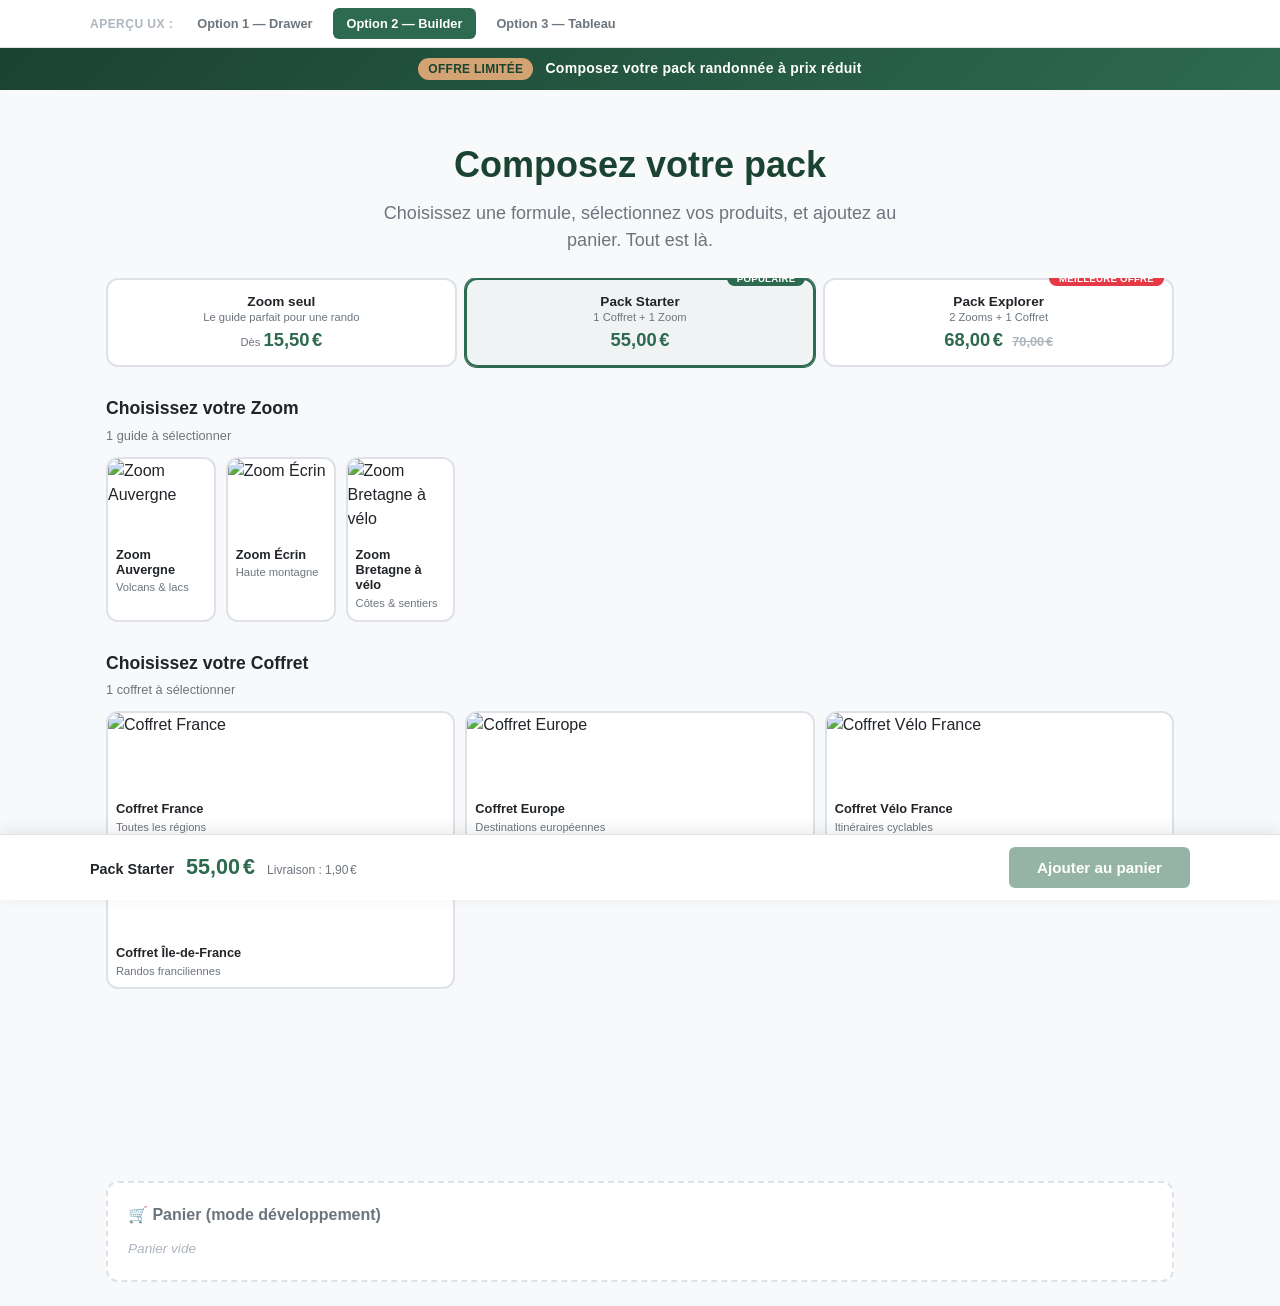
==== option2.html @ c7b4e990 "feat: ajoute 3 options UX avec navigation partagée Option 1 (Drawer) — existant, nav ajoutée Option " ====
<!DOCTYPE html>
<html lang="fr">
<head>
  <meta charset="UTF-8" />
  <meta name="viewport" content="width=device-width, initial-scale=1.0" />
  <title>Packs Randonnée — Builder tout-en-un</title>
  <link rel="stylesheet" href="css/styles.css" />
  <link rel="stylesheet" href="css/nav.css" />
  <link rel="stylesheet" href="css/option2.css" />
</head>
<body>

  <!-- SHARED NAV -->
  <nav class="options-nav" aria-label="Options d'affichage">
    <div class="options-nav__inner">
      <span class="options-nav__label">Aperçu UX :</span>
      <a href="index.html" class="options-nav__link">Option 1 — Drawer</a>
      <a href="option2.html" class="options-nav__link is-active">Option 2 — Builder</a>
      <a href="option3.html" class="options-nav__link">Option 3 — Tableau</a>
    </div>
  </nav>

  <!-- PROMO BANNER -->
  <div class="promo-banner" role="banner">
    <span class="promo-banner__tag">Offre limitée</span>
    Composez votre pack randonnée à prix réduit
  </div>

  <!-- HERO -->
  <section class="hero">
    <h1 class="hero__title">Composez votre pack</h1>
    <p class="hero__subtitle">
      Choisissez une formule, sélectionnez vos produits, et ajoutez au panier. Tout est là.
    </p>
  </section>

  <!-- PACK TYPE TABS -->
  <div class="builder-tabs" role="tablist" aria-label="Type de pack">
    <!-- Rendered by JS -->
  </div>

  <!-- BUILDER CONTENT AREA -->
  <div class="builder-content" id="builder-content">
    <!-- ZOOM SECTION -->
    <section class="builder-section" id="builder-zoom-section">
      <h2 class="builder-section__title">Choisissez votre Zoom</h2>
      <p class="builder-section__hint">1 guide à sélectionner</p>
      <div class="product-grid" id="builder-zoom-grid">
        <!-- Rendered by JS -->
      </div>
    </section>

    <!-- COFFRET SECTION -->
    <section class="builder-section" id="builder-coffret-section">
      <h2 class="builder-section__title">Choisissez votre Coffret</h2>
      <p class="builder-section__hint">1 coffret à sélectionner</p>
      <div class="product-grid" id="builder-coffret-grid">
        <!-- Rendered by JS -->
      </div>
    </section>

    <!-- INLINE RECAP -->
    <section class="builder-recap is-hidden" id="builder-recap">
      <!-- Rendered by JS -->
    </section>
  </div>

  <!-- STICKY BOTTOM BAR -->
  <div class="builder-bottom-bar" id="builder-bottom-bar">
    <div class="builder-bottom-bar__inner">
      <div class="builder-bottom-bar__info">
        <span class="builder-bottom-bar__pack-name" id="bar-pack-name">—</span>
        <span class="builder-bottom-bar__original" id="bar-original" style="display:none"></span>
        <span class="builder-bottom-bar__price" id="bar-price">—</span>
        <span class="builder-bottom-bar__shipping" id="bar-shipping"></span>
      </div>
      <button class="btn btn--primary builder-bottom-bar__cta" id="builder-add-to-cart" disabled>
        Ajouter au panier
      </button>
    </div>
  </div>

  <!-- MOCK CART -->
  <section id="mock-cart" class="mock-cart" aria-label="Panier de test"></section>

  <!-- TOAST -->
  <div id="toast-container" class="toast-container" aria-live="polite"></div>

  <script type="module" src="js/app-option2.js"></script>
</body>
</html>
---- css/styles.css ----
/* ============================================================
   STYLES - Pack Configurator MVP
   Mobile-first, responsive, accessible
   ============================================================ */

/* --- CSS Custom Properties --- */
:root {
  --color-primary: #2d6a4f;
  --color-primary-light: #40916c;
  --color-primary-dark: #1b4332;
  --color-accent: #d4a373;
  --color-accent-light: #e9c46a;
  --color-danger: #e63946;
  --color-success: #2d6a4f;
  --color-bg: #f8f9fa;
  --color-white: #ffffff;
  --color-text: #212529;
  --color-text-light: #6c757d;
  --color-text-muted: #adb5bd;
  --color-border: #dee2e6;
  --color-badge-popular: #2d6a4f;
  --color-badge-best: #e63946;
  --shadow-sm: 0 1px 3px rgba(0, 0, 0, 0.08);
  --shadow-md: 0 4px 12px rgba(0, 0, 0, 0.1);
  --shadow-lg: 0 8px 30px rgba(0, 0, 0, 0.15);
  --radius-sm: 6px;
  --radius-md: 12px;
  --radius-lg: 16px;
  --transition: 0.2s ease;
  --font-main: -apple-system, BlinkMacSystemFont, 'Segoe UI', Roboto,
    'Helvetica Neue', Arial, sans-serif;
  --max-width: 1100px;
}

/* --- Reset --- */
*,
*::before,
*::after {
  box-sizing: border-box;
  margin: 0;
  padding: 0;
}

body {
  font-family: var(--font-main);
  color: var(--color-text);
  background: var(--color-bg);
  line-height: 1.5;
  -webkit-font-smoothing: antialiased;
}

img {
  display: block;
  max-width: 100%;
  height: auto;
}

button {
  cursor: pointer;
  font-family: inherit;
  border: none;
  background: none;
}

/* --- Container --- */
.container {
  max-width: var(--max-width);
  margin: 0 auto;
  padding: 0 16px;
}

/* ============================================================
   PROMO BANNER
   ============================================================ */
.promo-banner {
  background: linear-gradient(135deg, var(--color-primary-dark), var(--color-primary));
  color: var(--color-white);
  text-align: center;
  padding: 10px 16px;
  font-size: 0.875rem;
  font-weight: 600;
  letter-spacing: 0.02em;
}

.promo-banner__tag {
  display: inline-block;
  background: var(--color-accent);
  color: var(--color-primary-dark);
  padding: 2px 10px;
  border-radius: 20px;
  font-size: 0.75rem;
  font-weight: 700;
  margin-right: 8px;
  text-transform: uppercase;
}

/* ============================================================
   HERO SECTION
   ============================================================ */
.hero {
  text-align: center;
  padding: 32px 16px 16px;
}

.hero__title {
  font-size: 1.75rem;
  font-weight: 800;
  color: var(--color-primary-dark);
  margin-bottom: 8px;
}

.hero__subtitle {
  font-size: 1rem;
  color: var(--color-text-light);
  max-width: 560px;
  margin: 0 auto;
}

@media (min-width: 768px) {
  .hero {
    padding: 48px 16px 24px;
  }
  .hero__title {
    font-size: 2.25rem;
  }
  .hero__subtitle {
    font-size: 1.125rem;
  }
}

/* ============================================================
   OFFER CARDS
   ============================================================ */
.offer-cards {
  display: grid;
  grid-template-columns: 1fr;
  gap: 16px;
  padding: 16px;
  max-width: var(--max-width);
  margin: 0 auto;
}

@media (min-width: 640px) {
  .offer-cards {
    grid-template-columns: repeat(3, 1fr);
    gap: 20px;
    padding: 24px 16px;
  }
}

.offer-card {
  position: relative;
  background: var(--color-white);
  border-radius: var(--radius-lg);
  overflow: hidden;
  box-shadow: var(--shadow-sm);
  transition: transform var(--transition), box-shadow var(--transition);
  cursor: pointer;
  border: 2px solid transparent;
}

.offer-card:hover,
.offer-card:focus-within {
  transform: translateY(-4px);
  box-shadow: var(--shadow-lg);
  border-color: var(--color-primary-light);
}

.offer-card:focus-visible {
  outline: 3px solid var(--color-primary);
  outline-offset: 2px;
}

.offer-card__image {
  width: 100%;
  height: 180px;
  object-fit: cover;
}

@media (min-width: 640px) {
  .offer-card__image {
    height: 160px;
  }
}

.offer-card__badge {
  position: absolute;
  top: 12px;
  right: 12px;
  background: var(--color-badge-popular);
  color: var(--color-white);
  padding: 4px 12px;
  border-radius: 20px;
  font-size: 0.7rem;
  font-weight: 700;
  text-transform: uppercase;
  letter-spacing: 0.04em;
}

.offer-card__badge--best {
  background: var(--color-badge-best);
}

.offer-card__body {
  padding: 16px;
}

.offer-card__title {
  font-size: 1.125rem;
  font-weight: 700;
  color: var(--color-text);
  margin-bottom: 4px;
}

.offer-card__subtitle {
  font-size: 0.85rem;
  color: var(--color-text-light);
  margin-bottom: 12px;
}

.offer-card__pricing {
  display: flex;
  align-items: baseline;
  gap: 8px;
  margin-bottom: 12px;
}

.offer-card__price {
  font-size: 1.5rem;
  font-weight: 800;
  color: var(--color-primary);
}

.offer-card__price-prefix {
  font-size: 0.8rem;
  font-weight: 400;
  color: var(--color-text-light);
}

.offer-card__original-price {
  font-size: 0.95rem;
  color: var(--color-text-muted);
  text-decoration: line-through;
}

.offer-card__reduction {
  font-size: 0.8rem;
  color: var(--color-danger);
  font-weight: 600;
}

.offer-card__cta {
  display: block;
  width: 100%;
  padding: 10px;
  background: var(--color-primary);
  color: var(--color-white);
  border-radius: var(--radius-sm);
  font-size: 0.9rem;
  font-weight: 600;
  text-align: center;
  transition: background var(--transition);
}

.offer-card:hover .offer-card__cta {
  background: var(--color-primary-light);
}

/* ============================================================
   SHIPPING INFO BAR
   ============================================================ */
.shipping-info {
  max-width: var(--max-width);
  margin: 8px auto 32px;
  padding: 0 16px;
}

.shipping-info__inner {
  background: var(--color-white);
  border: 1px solid var(--color-border);
  border-radius: var(--radius-md);
  padding: 16px 20px;
  display: flex;
  flex-wrap: wrap;
  gap: 12px 24px;
  align-items: center;
  justify-content: center;
  font-size: 0.85rem;
  color: var(--color-text-light);
}

.shipping-info__item {
  display: flex;
  align-items: center;
  gap: 6px;
}

.shipping-info__icon {
  font-size: 1rem;
}

.shipping-info__highlight {
  font-weight: 700;
  color: var(--color-primary);
}

/* ============================================================
   DRAWER / MODAL OVERLAY
   ============================================================ */
.drawer-overlay {
  position: fixed;
  inset: 0;
  background: rgba(0, 0, 0, 0.5);
  z-index: 1000;
  opacity: 0;
  visibility: hidden;
  transition: opacity 0.3s ease, visibility 0.3s ease;
}

.drawer-overlay.is-open {
  opacity: 1;
  visibility: visible;
}

.drawer {
  position: fixed;
  top: 0;
  right: 0;
  bottom: 0;
  width: 100%;
  max-width: 520px;
  background: var(--color-white);
  z-index: 1001;
  transform: translateX(100%);
  transition: transform 0.35s cubic-bezier(0.4, 0, 0.2, 1);
  display: flex;
  flex-direction: column;
  box-shadow: var(--shadow-lg);
}

.drawer.is-open {
  transform: translateX(0);
}

@media (max-width: 520px) {
  .drawer {
    max-width: 100%;
  }
}

.drawer__header {
  display: flex;
  align-items: center;
  justify-content: space-between;
  padding: 16px 20px;
  border-bottom: 1px solid var(--color-border);
  flex-shrink: 0;
}

.drawer__title {
  font-size: 1.125rem;
  font-weight: 700;
}

.drawer__close {
  width: 36px;
  height: 36px;
  border-radius: 50%;
  display: flex;
  align-items: center;
  justify-content: center;
  font-size: 1.25rem;
  color: var(--color-text-light);
  transition: background var(--transition), color var(--transition);
}

.drawer__close:hover {
  background: var(--color-bg);
  color: var(--color-text);
}

.drawer__body {
  flex: 1;
  overflow-y: auto;
  padding: 20px;
}

.drawer__footer {
  padding: 16px 20px;
  border-top: 1px solid var(--color-border);
  background: var(--color-white);
  flex-shrink: 0;
}

/* ============================================================
   PAGE MODE CONFIGURATOR
   ============================================================ */
.page-configurator {
  max-width: 680px;
  margin: 0 auto;
  padding: 24px 16px 48px;
  display: none;
}

.page-configurator.is-visible {
  display: block;
}

.page-configurator__back {
  display: inline-flex;
  align-items: center;
  gap: 6px;
  font-size: 0.9rem;
  color: var(--color-primary);
  font-weight: 600;
  margin-bottom: 20px;
  padding: 8px 0;
}

.page-configurator__back:hover {
  color: var(--color-primary-dark);
}

/* ============================================================
   STEP INDICATOR
   ============================================================ */
.step-indicator {
  display: flex;
  align-items: center;
  gap: 8px;
  margin-bottom: 20px;
}

.step-indicator__step {
  display: flex;
  align-items: center;
  gap: 6px;
  font-size: 0.8rem;
  color: var(--color-text-muted);
  font-weight: 500;
}

.step-indicator__step.is-active {
  color: var(--color-primary);
  font-weight: 700;
}

.step-indicator__step.is-done {
  color: var(--color-success);
}

.step-indicator__number {
  width: 24px;
  height: 24px;
  border-radius: 50%;
  display: flex;
  align-items: center;
  justify-content: center;
  font-size: 0.75rem;
  font-weight: 700;
  background: var(--color-border);
  color: var(--color-text-muted);
}

.step-indicator__step.is-active .step-indicator__number {
  background: var(--color-primary);
  color: var(--color-white);
}

.step-indicator__step.is-done .step-indicator__number {
  background: var(--color-success);
  color: var(--color-white);
}

.step-indicator__separator {
  width: 24px;
  height: 2px;
  background: var(--color-border);
  border-radius: 1px;
}

.step-indicator__step.is-done + .step-indicator__separator {
  background: var(--color-success);
}

/* ============================================================
   PRODUCT SELECTOR (zoom / coffret selection grids)
   ============================================================ */
.selector-section {
  margin-bottom: 24px;
}

.selector-section__title {
  font-size: 1rem;
  font-weight: 700;
  margin-bottom: 4px;
}

.selector-section__hint {
  font-size: 0.8rem;
  color: var(--color-text-light);
  margin-bottom: 12px;
}

.selector-section__slot-label {
  font-size: 0.85rem;
  font-weight: 600;
  color: var(--color-text-light);
  margin-bottom: 8px;
  margin-top: 16px;
}

.selector-section__slot-label:first-of-type {
  margin-top: 0;
}

.product-grid {
  display: grid;
  grid-template-columns: 1fr 1fr;
  gap: 10px;
}

@media (min-width: 480px) {
  .product-grid {
    grid-template-columns: repeat(3, 1fr);
  }
}

.product-option {
  position: relative;
  border: 2px solid var(--color-border);
  border-radius: var(--radius-md);
  overflow: hidden;
  cursor: pointer;
  transition: border-color var(--transition), box-shadow var(--transition);
  background: var(--color-white);
}

.product-option:hover {
  border-color: var(--color-primary-light);
  box-shadow: var(--shadow-sm);
}

.product-option:focus-visible {
  outline: 3px solid var(--color-primary);
  outline-offset: 2px;
}

.product-option.is-selected {
  border-color: var(--color-primary);
  box-shadow: 0 0 0 1px var(--color-primary);
}

.product-option__check {
  position: absolute;
  top: 6px;
  right: 6px;
  width: 22px;
  height: 22px;
  border-radius: 50%;
  background: var(--color-primary);
  color: var(--color-white);
  display: none;
  align-items: center;
  justify-content: center;
  font-size: 0.7rem;
  font-weight: 700;
}

.product-option.is-selected .product-option__check {
  display: flex;
}

.product-option__image {
  width: 100%;
  height: 80px;
  object-fit: cover;
}

.product-option__info {
  padding: 8px;
}

.product-option__title {
  font-size: 0.8rem;
  font-weight: 600;
  line-height: 1.2;
  color: var(--color-text);
}

.product-option__subtitle {
  font-size: 0.7rem;
  color: var(--color-text-light);
  margin-top: 2px;
}

/* ============================================================
   STICKY RECAP (inside drawer / page configurator)
   ============================================================ */
.sticky-recap {
  background: var(--color-bg);
  border-radius: var(--radius-md);
  padding: 14px 16px;
  margin-bottom: 16px;
  border: 1px solid var(--color-border);
}

.sticky-recap__title {
  font-size: 0.85rem;
  font-weight: 700;
  margin-bottom: 8px;
  color: var(--color-text);
}

.sticky-recap__items {
  list-style: none;
  font-size: 0.8rem;
  color: var(--color-text-light);
}

.sticky-recap__item {
  display: flex;
  align-items: center;
  gap: 6px;
  padding: 3px 0;
}

.sticky-recap__item-icon {
  color: var(--color-primary);
  font-weight: 700;
  font-size: 0.85rem;
}

.sticky-recap__item--empty {
  font-style: italic;
  color: var(--color-text-muted);
}

.sticky-recap__divider {
  height: 1px;
  background: var(--color-border);
  margin: 8px 0;
}

.sticky-recap__price-row {
  display: flex;
  justify-content: space-between;
  align-items: baseline;
  font-size: 0.85rem;
  padding: 2px 0;
}

.sticky-recap__price-label {
  color: var(--color-text-light);
}

.sticky-recap__price-value {
  font-weight: 700;
  color: var(--color-text);
}

.sticky-recap__price-value--original {
  text-decoration: line-through;
  color: var(--color-text-muted);
  font-weight: 400;
  font-size: 0.8rem;
  margin-right: 6px;
}

.sticky-recap__price-value--free {
  color: var(--color-primary);
}

.sticky-recap__reduction {
  font-size: 0.8rem;
  color: var(--color-danger);
  font-weight: 600;
  margin-top: 4px;
  text-align: right;
}

/* ============================================================
   ACTION BUTTONS
   ============================================================ */
.btn {
  display: inline-flex;
  align-items: center;
  justify-content: center;
  gap: 8px;
  padding: 12px 24px;
  border-radius: var(--radius-sm);
  font-size: 0.95rem;
  font-weight: 700;
  transition: background var(--transition), opacity var(--transition);
}

.btn--primary {
  background: var(--color-primary);
  color: var(--color-white);
  width: 100%;
}

.btn--primary:hover:not(:disabled) {
  background: var(--color-primary-light);
}

.btn--primary:disabled {
  opacity: 0.5;
  cursor: not-allowed;
}

.btn--secondary {
  background: transparent;
  color: var(--color-primary);
  border: 2px solid var(--color-primary);
  width: 100%;
}

.btn--secondary:hover {
  background: rgba(45, 106, 79, 0.05);
}

.btn--text {
  background: none;
  color: var(--color-primary);
  padding: 8px 0;
  font-weight: 600;
}

.btn--text:hover {
  color: var(--color-primary-dark);
}

/* Navigation row (Précédent / Suivant) */
.config-nav {
  display: flex;
  gap: 12px;
  margin-top: 16px;
}

.config-nav .btn {
  flex: 1;
}

/* ============================================================
   TOAST NOTIFICATION
   ============================================================ */
.toast-container {
  position: fixed;
  bottom: 24px;
  left: 50%;
  transform: translateX(-50%);
  z-index: 2000;
  pointer-events: none;
}

.toast {
  background: var(--color-primary-dark);
  color: var(--color-white);
  padding: 14px 24px;
  border-radius: var(--radius-md);
  font-size: 0.9rem;
  font-weight: 600;
  box-shadow: var(--shadow-lg);
  opacity: 0;
  transform: translateY(20px);
  transition: opacity 0.3s ease, transform 0.3s ease;
  white-space: nowrap;
  pointer-events: auto;
}

.toast.is-visible {
  opacity: 1;
  transform: translateY(0);
}

.toast--error {
  background: var(--color-danger);
}

/* ============================================================
   MOCK CART DISPLAY (dev only)
   ============================================================ */
.mock-cart {
  max-width: var(--max-width);
  margin: 24px auto;
  padding: 0 16px;
}

.mock-cart__panel {
  background: var(--color-white);
  border: 2px dashed var(--color-border);
  border-radius: var(--radius-md);
  padding: 20px;
}

.mock-cart__title {
  font-size: 1rem;
  font-weight: 700;
  margin-bottom: 12px;
  color: var(--color-text-light);
}

.mock-cart__empty {
  font-size: 0.85rem;
  color: var(--color-text-muted);
  font-style: italic;
}

.mock-cart__item {
  background: var(--color-bg);
  border-radius: var(--radius-sm);
  padding: 12px;
  margin-bottom: 8px;
  font-size: 0.85rem;
}

.mock-cart__item-title {
  font-weight: 700;
  margin-bottom: 4px;
}

.mock-cart__item-props {
  color: var(--color-text-light);
}

/* ============================================================
   ERROR STATE
   ============================================================ */
.config-error {
  background: #fff5f5;
  border: 1px solid #feb2b2;
  border-radius: var(--radius-sm);
  color: var(--color-danger);
  padding: 10px 14px;
  font-size: 0.85rem;
  margin-bottom: 12px;
  display: none;
}

.config-error.is-visible {
  display: block;
}

/* ============================================================
   UTILITY CLASSES
   ============================================================ */
.visually-hidden {
  position: absolute;
  width: 1px;
  height: 1px;
  padding: 0;
  margin: -1px;
  overflow: hidden;
  clip: rect(0, 0, 0, 0);
  white-space: nowrap;
  border: 0;
}

/* Hide elements by mode */
[data-mode="drawer"] .page-configurator {
  display: none !important;
}

[data-mode="page"] .drawer-overlay,
[data-mode="page"] .drawer {
  display: none !important;
}
---- css/nav.css ----
/* ============================================================
   NAV - Barre de navigation partagée entre les 3 options UX
   ============================================================ */

.options-nav {
  background: var(--color-white);
  border-bottom: 1px solid var(--color-border);
  padding: 8px 16px;
  position: sticky;
  top: 0;
  z-index: 900;
}

.options-nav__inner {
  max-width: var(--max-width);
  margin: 0 auto;
  display: flex;
  align-items: center;
  gap: 6px;
  flex-wrap: wrap;
}

.options-nav__label {
  font-size: 0.75rem;
  font-weight: 700;
  color: var(--color-text-muted);
  text-transform: uppercase;
  letter-spacing: 0.04em;
  margin-right: 4px;
}

.options-nav__link {
  font-size: 0.8rem;
  font-weight: 600;
  color: var(--color-text-light);
  text-decoration: none;
  padding: 6px 14px;
  border-radius: var(--radius-sm);
  transition: background var(--transition), color var(--transition);
  white-space: nowrap;
}

.options-nav__link:hover {
  background: var(--color-bg);
  color: var(--color-text);
}

.options-nav__link.is-active {
  background: var(--color-primary);
  color: var(--color-white);
  pointer-events: none;
}
---- css/option2.css ----
/* ============================================================
   OPTION 2 - Builder tout-en-un
   Tabs + grilles inline + sticky bottom bar
   ============================================================ */

/* === BUILDER TABS === */
.builder-tabs {
  max-width: var(--max-width);
  margin: 0 auto;
  padding: 0 16px 4px;
  display: flex;
  gap: 8px;
  overflow-x: auto;
  -webkit-overflow-scrolling: touch;
  scrollbar-width: none;
}

.builder-tabs::-webkit-scrollbar {
  display: none;
}

.builder-tab {
  flex: 1;
  min-width: 130px;
  background: var(--color-white);
  border: 2px solid var(--color-border);
  border-radius: var(--radius-md);
  padding: 14px 16px;
  text-align: center;
  cursor: pointer;
  transition: border-color var(--transition), box-shadow var(--transition), background var(--transition);
  position: relative;
  font-family: inherit;
}

.builder-tab:hover {
  border-color: var(--color-primary-light);
  box-shadow: var(--shadow-sm);
}

.builder-tab:focus-visible {
  outline: 3px solid var(--color-primary);
  outline-offset: 2px;
}

.builder-tab.is-active {
  border-color: var(--color-primary);
  box-shadow: 0 0 0 1px var(--color-primary);
  background: rgba(45, 106, 79, 0.04);
}

.builder-tab__title {
  font-size: 0.85rem;
  font-weight: 700;
  color: var(--color-text);
  margin-bottom: 2px;
}

.builder-tab__subtitle {
  font-size: 0.7rem;
  color: var(--color-text-light);
  margin-bottom: 6px;
}

.builder-tab__price {
  font-size: 1.15rem;
  font-weight: 800;
  color: var(--color-primary);
}

.builder-tab__price-prefix {
  font-size: 0.7rem;
  font-weight: 400;
  color: var(--color-text-light);
}

.builder-tab__original-price {
  font-size: 0.8rem;
  color: var(--color-text-muted);
  text-decoration: line-through;
  margin-left: 4px;
}

.builder-tab__badge {
  position: absolute;
  top: -9px;
  right: 8px;
  background: var(--color-badge-popular);
  color: var(--color-white);
  padding: 2px 10px;
  border-radius: 10px;
  font-size: 0.6rem;
  font-weight: 700;
  text-transform: uppercase;
  letter-spacing: 0.03em;
}

.builder-tab__badge--best {
  background: var(--color-badge-best);
}

/* === BUILDER CONTENT === */
.builder-content {
  max-width: var(--max-width);
  margin: 0 auto;
  padding: 24px 16px 140px; /* extra bottom for sticky bar */
}

.builder-section {
  margin-bottom: 28px;
  animation: fadeSlideIn 0.25s ease;
}

@keyframes fadeSlideIn {
  from {
    opacity: 0;
    transform: translateY(8px);
  }
  to {
    opacity: 1;
    transform: translateY(0);
  }
}

.builder-section.is-hidden {
  display: none;
}

.builder-section__title {
  font-size: 1.1rem;
  font-weight: 700;
  color: var(--color-text);
  margin-bottom: 4px;
}

.builder-section__hint {
  font-size: 0.8rem;
  color: var(--color-text-light);
  margin-bottom: 12px;
}

.builder-section__slot-label {
  font-size: 0.85rem;
  font-weight: 600;
  color: var(--color-text-light);
  margin-bottom: 8px;
  margin-top: 16px;
}

.builder-section__slot-label:first-of-type {
  margin-top: 0;
}

/* === INLINE RECAP === */
.builder-recap {
  background: var(--color-bg);
  border: 1px solid var(--color-border);
  border-radius: var(--radius-md);
  padding: 16px;
  margin-bottom: 16px;
}

.builder-recap.is-hidden {
  display: none;
}

.builder-recap__title {
  font-size: 0.85rem;
  font-weight: 700;
  margin-bottom: 10px;
  color: var(--color-text);
}

.builder-recap__items {
  display: flex;
  flex-wrap: wrap;
  gap: 8px;
  margin-bottom: 10px;
}

.builder-recap__pill {
  display: inline-flex;
  align-items: center;
  gap: 4px;
  background: var(--color-primary);
  color: var(--color-white);
  padding: 5px 14px;
  border-radius: 20px;
  font-size: 0.75rem;
  font-weight: 600;
}

.builder-recap__pill--empty {
  background: transparent;
  color: var(--color-text-muted);
  border: 1px dashed var(--color-text-muted);
}

.builder-recap__price-info {
  display: flex;
  align-items: baseline;
  gap: 8px;
  flex-wrap: wrap;
}

.builder-recap__reduction {
  font-size: 0.8rem;
  color: var(--color-danger);
  font-weight: 600;
}

/* === STICKY BOTTOM BAR === */
.builder-bottom-bar {
  position: fixed;
  bottom: 0;
  left: 0;
  right: 0;
  background: var(--color-white);
  border-top: 1px solid var(--color-border);
  box-shadow: 0 -4px 16px rgba(0, 0, 0, 0.08);
  z-index: 800;
  padding: 12px 16px;
}

.builder-bottom-bar__inner {
  max-width: var(--max-width);
  margin: 0 auto;
  display: flex;
  align-items: center;
  justify-content: space-between;
  gap: 16px;
}

.builder-bottom-bar__info {
  display: flex;
  align-items: baseline;
  gap: 12px;
  flex-wrap: wrap;
  min-width: 0;
}

.builder-bottom-bar__pack-name {
  font-size: 0.9rem;
  font-weight: 700;
  color: var(--color-text);
  white-space: nowrap;
}

.builder-bottom-bar__price {
  font-size: 1.35rem;
  font-weight: 800;
  color: var(--color-primary);
  white-space: nowrap;
}

.builder-bottom-bar__original {
  font-size: 0.85rem;
  color: var(--color-text-muted);
  text-decoration: line-through;
  white-space: nowrap;
}

.builder-bottom-bar__shipping {
  font-size: 0.75rem;
  color: var(--color-text-light);
  white-space: nowrap;
}

.builder-bottom-bar__cta {
  flex-shrink: 0;
  width: auto;
  padding: 12px 28px;
}

@media (max-width: 540px) {
  .builder-bottom-bar__inner {
    flex-direction: column;
    gap: 8px;
  }
  .builder-bottom-bar__info {
    width: 100%;
    justify-content: space-between;
  }
  .builder-bottom-bar__cta {
    width: 100%;
  }
}
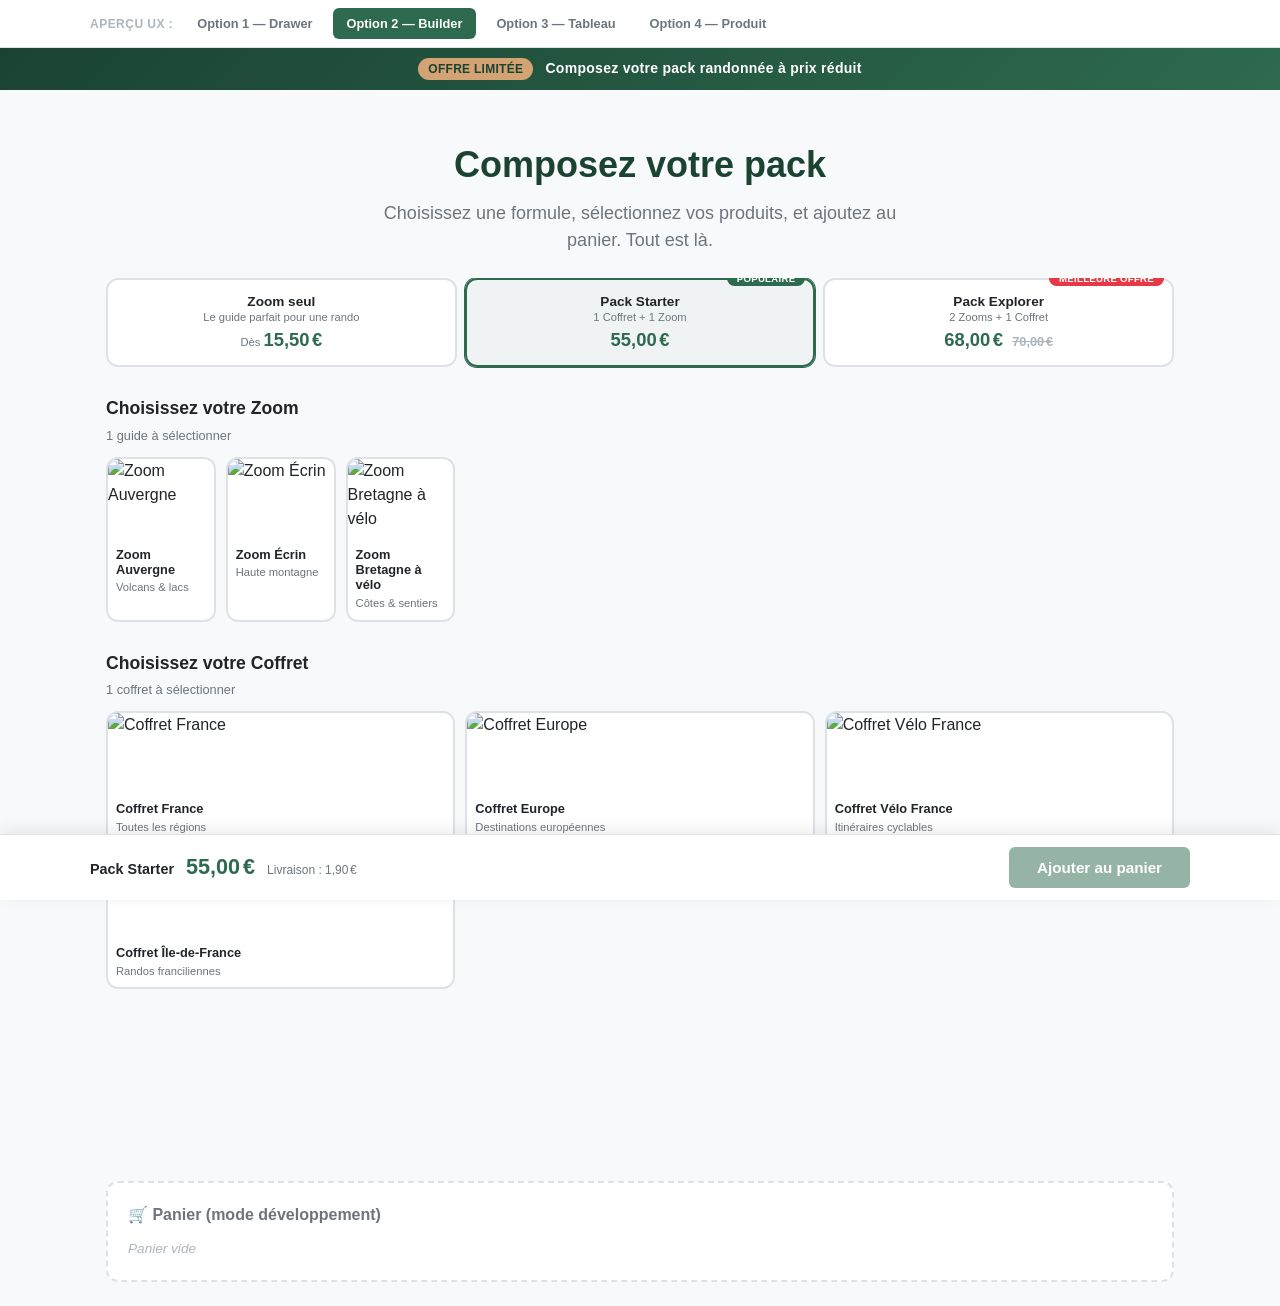
==== commit 98b35bb9: "feat: ajoute Option 4 — page produit Recto Verso avec CTAs pack - Reproduit le style de la vraie pag" ====
--- a/option2.html
+++ b/option2.html
@@ -17,6 +17,7 @@
       <a href="index.html" class="options-nav__link">Option 1 — Drawer</a>
       <a href="option2.html" class="options-nav__link is-active">Option 2 — Builder</a>
       <a href="option3.html" class="options-nav__link">Option 3 — Tableau</a>
+      <a href="option4.html" class="options-nav__link">Option 4 — Produit</a>
     </div>
   </nav>
 
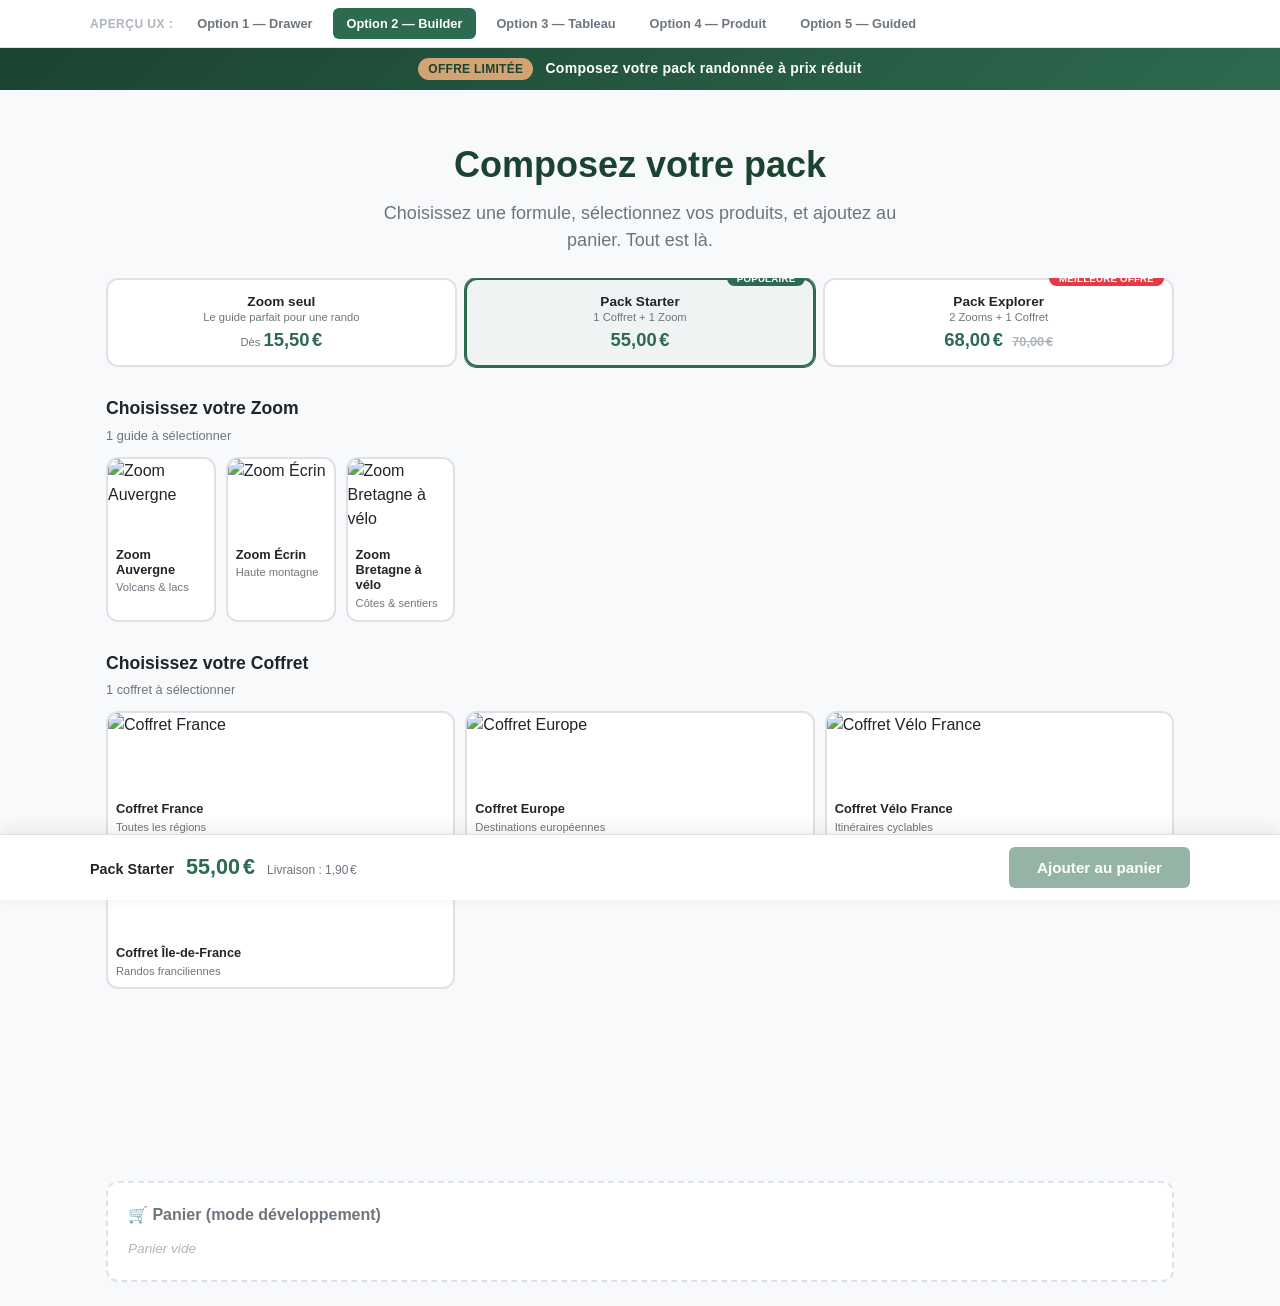
==== commit a6dde05c: "Add Option 5: guided accordion stepper with shadcn/ui design system New product page variant using a" ====
--- a/option2.html
+++ b/option2.html
@@ -18,6 +18,7 @@
       <a href="option2.html" class="options-nav__link is-active">Option 2 — Builder</a>
       <a href="option3.html" class="options-nav__link">Option 3 — Tableau</a>
       <a href="option4.html" class="options-nav__link">Option 4 — Produit</a>
+      <a href="option5.html" class="options-nav__link">Option 5 — Guided</a>
     </div>
   </nav>
 
